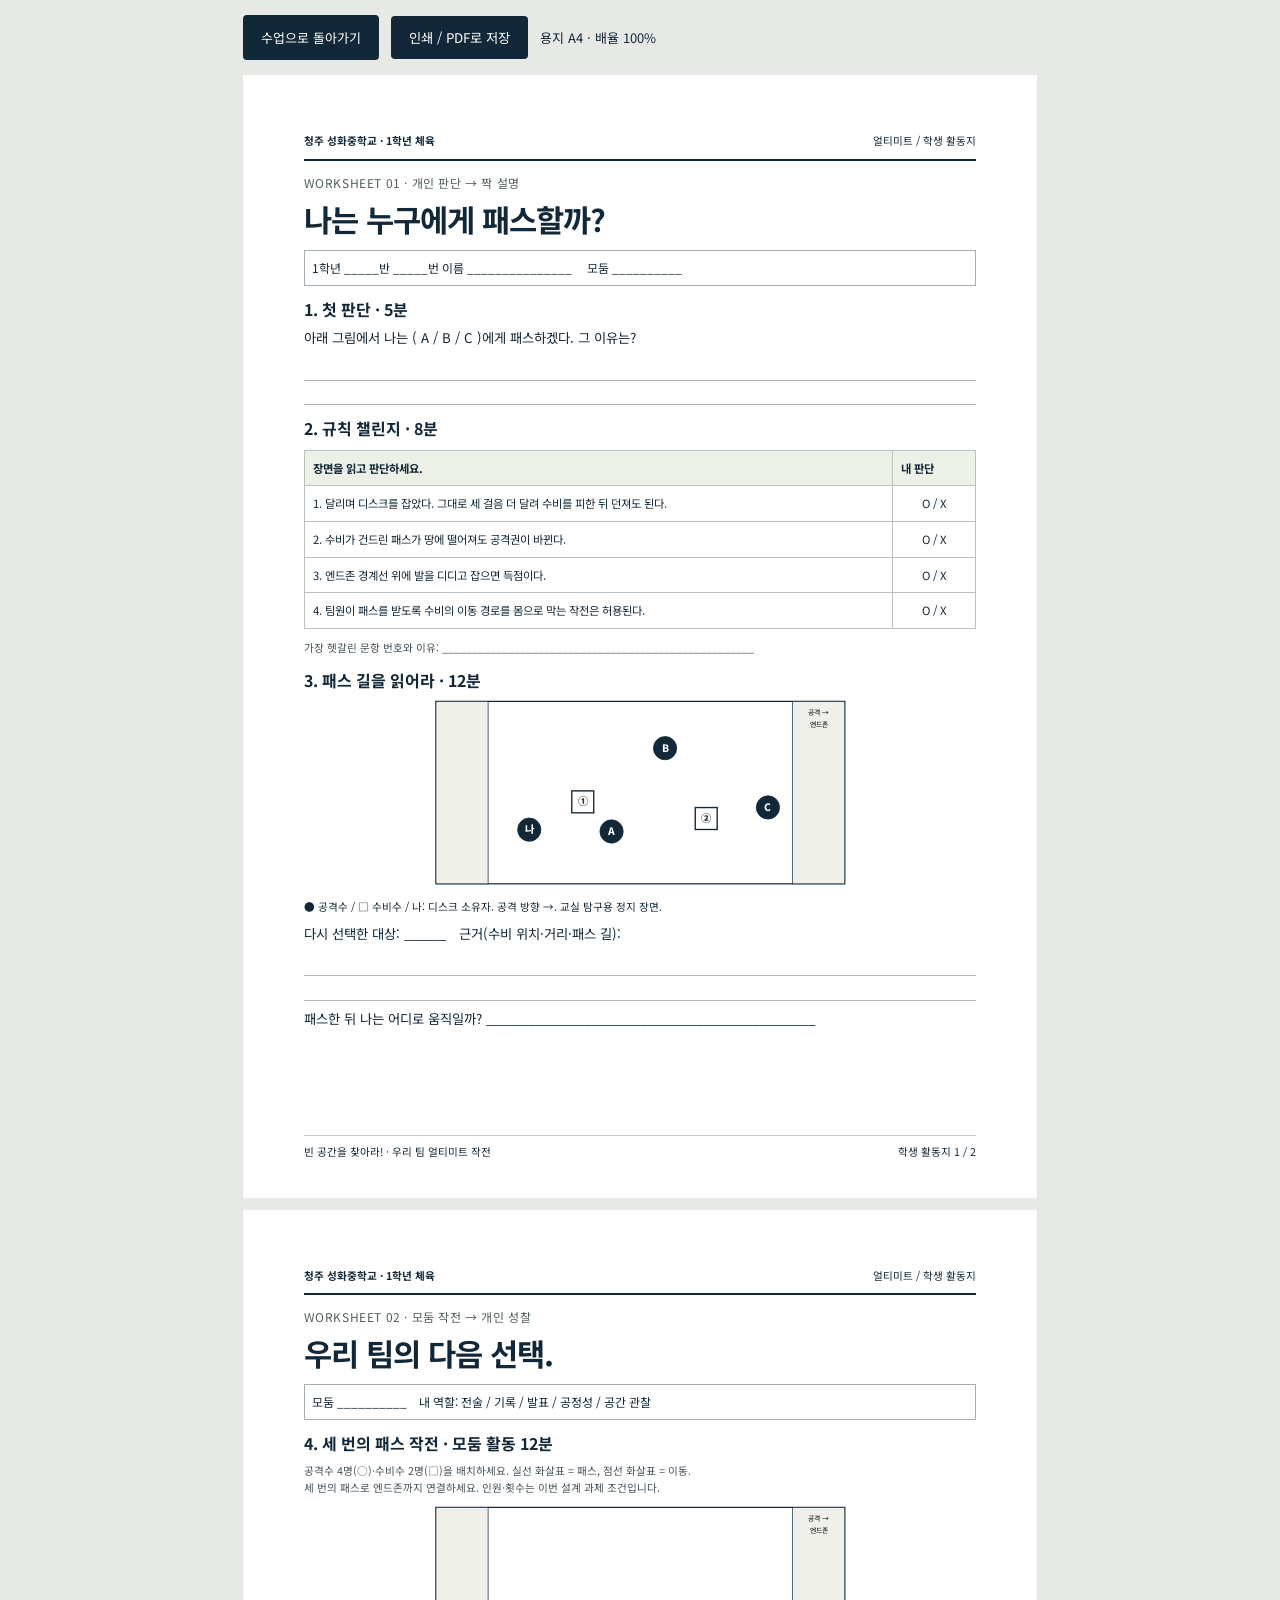
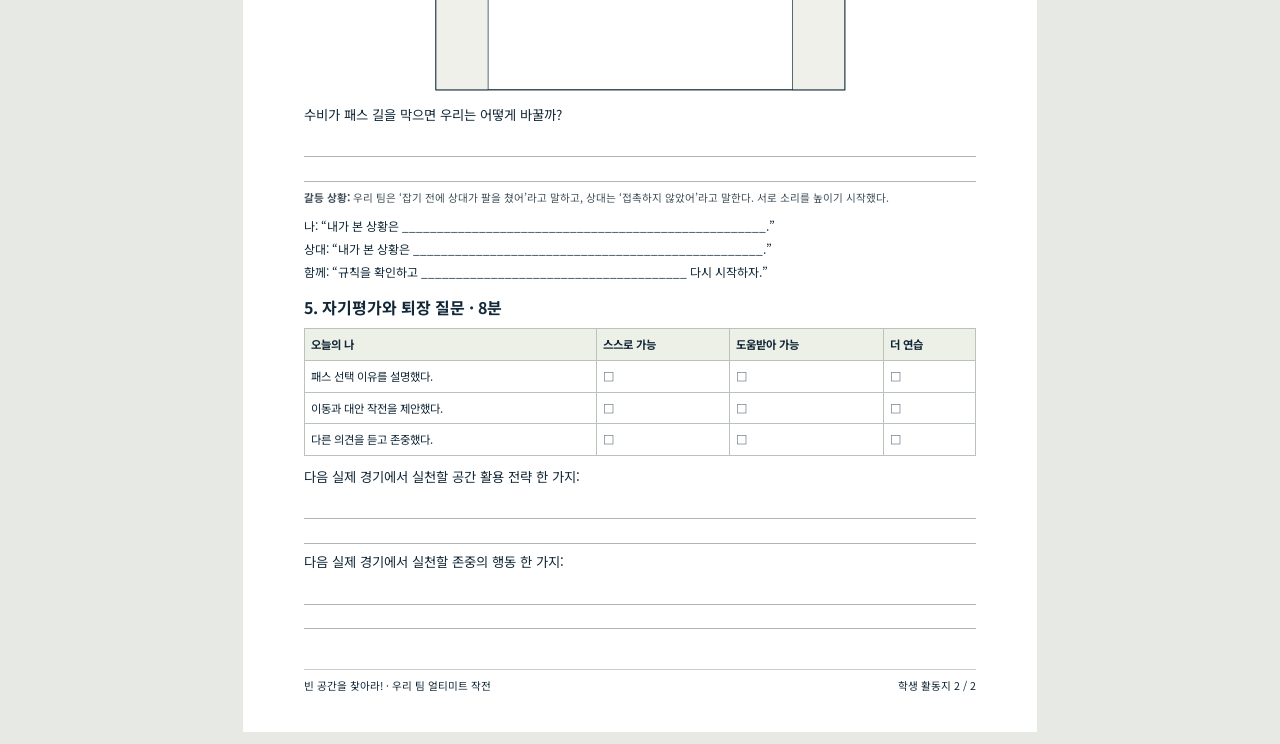
==== site/print.html @ 150fa774 "feat: 성화중 얼티미트 수업 웹페이지와 PDF 세트 구현" ====
<!doctype html><html lang="ko"><head><meta charset="utf-8"><meta name="viewport" content="width=device-width,initial-scale=1"><title>성화중학교 얼티미트 인쇄 자료</title><link rel="icon" href="assets/favicon.svg"><link rel="stylesheet" href="print.css"><script src="print.js" defer></script></head><body><div class="print-toolbar"><a href="index.html#downloads">수업으로 돌아가기</a><button id="print-button">인쇄 / PDF로 저장</button><span>용지 A4 · 배율 100%</span></div><main id="pages"></main><template id="learning"><section class="sheet" data-kind="학습자료"><div class="print-header"><span>청주 성화중학교 · 1학년 체육</span><span>얼티미트 / 학습자료</span></div><div class="sheet-content"><p class="kicker">LESSON 01 · 교실 전략 수업 · 45분</p><h1>빈 공간을 찾아라!<br>우리 팀 얼티미트 작전</h1><div class="soft"><strong>오늘의 학습 목표</strong><ol><li>경기 상황에서 안전한 패스 대상을 고르고 이유를 설명한다.</li><li>빈 공간으로 이동하는 우리 팀의 공격 전략을 설계한다.</li><li>서로 다른 판정을 존중하며 해결하는 대화를 제안한다.</li></ol></div><h2>01. 좋은 작전은 규칙에서 시작된다</h2><div class="rule-grid"><div class="rule"><h3>1. 받으면, 멈추고</h3><p>달리며 잡았다면 가능한 한 빨리 멈춥니다. 멈춘 뒤에는 한 발을 축으로 두고 피벗하며 패스합니다.</p></div><div class="rule"><h3>2. 끝 구역에서 받으면 득점</h3><p>공격하는 엔드존 안에서 우리 팀의 패스를 잡으면 득점합니다. 엔드존 경계선 위에서 잡는 것은 득점이 아닙니다.</p></div><div class="rule"><h3>3. 실패하면 공격권 교대</h3><p>패스가 땅에 떨어지거나, 수비가 가로채거나, 경기장 밖에서 잡으면 공격권이 바뀝니다. 마지막 접촉 팀과 무관합니다.</p></div><div class="rule"><h3>4. 몸 대신, 공간으로</h3><p>신체 접촉을 피합니다. 상대가 든 디스크를 빼앗거나 상대의 이동 경로를 몸으로 막는 스크린을 하지 않습니다.</p></div><div class="rule"><h3>5. 10초는 수비의 카운트</h3><p>마커가 1초 간격으로 소리 내어 셉니다. ‘텐’의 첫소리가 나기 전에 던져야 합니다. 화면의 자동 타이머 규칙이 아닙니다.</p></div><div class="rule"><h3>6. 판정도 함께 책임지기</h3><p>선수들이 규칙을 지키고 판정합니다. 의견이 다르면 상황과 근거를 차분히 설명하고 규칙에 따라 재개합니다.</p></div></div><h2>02. 경기 전에 기억할 세 가지</h2><p><strong>패스 길</strong>이 열려 있는가? <strong>수비</strong>가 어디에 있는가? 내가 연결할 수 있는 <strong>거리</strong>인가?</p><p class="small">교실에서는 규칙과 전략을 탐구합니다. 패스·캐치 기능과 실제 안전한 경기 수행은 후속 실기 수업에서 확인합니다.</p></div><div class="page-footer"><span>빈 공간을 찾아라! · 우리 팀 얼티미트 작전</span><span>학습자료 1 / 2</span></div></section><section class="sheet" data-kind="학습자료"><div class="print-header"><span>청주 성화중학교 · 1학년 체육</span><span>얼티미트 / 학습자료</span></div><div class="sheet-content"><p class="kicker">READ THE SPACE</p><h1>패스 다음의 움직임까지.</h1><p>그림을 보고 A·B·C 중 패스할 대상을 선택하세요. 수비 위치와 패스 거리를 근거로 설명해 봅시다.</p><div class="court-wrap"><svg class="court" viewBox="0 0 600 270" role="img" aria-label="얼티미트 전술 코트"><rect class="line" x="2" y="2" width="596" height="266"/><rect class="zone" x="2" y="2" width="76" height="266"/><rect class="zone" x="522" y="2" width="76" height="266"/><text x="560" y="22" text-anchor="middle" font-size="10">공격 →</text><text x="560" y="39" text-anchor="middle" font-size="10">엔드존</text><circle class="attacker" cx="138" cy="189.0" r="17"/><text class="at" x="138" y="194.0" text-anchor="middle">나</text><circle class="attacker" cx="258" cy="191.70000000000002" r="17"/><text class="at" x="258" y="196.70000000000002" text-anchor="middle">A</text><circle class="attacker" cx="336" cy="70.2" r="17"/><text class="at" x="336" y="75.2" text-anchor="middle">B</text><circle class="attacker" cx="486" cy="156.60000000000002" r="17"/><text class="at" x="486" y="161.60000000000002" text-anchor="middle">C</text><rect class="defender" x="200" y="132.5" width="32" height="32"/><text class="dt" x="216" y="153.5" text-anchor="middle">①</text><rect class="defender" x="380" y="156.8" width="32" height="32"/><text class="dt" x="396" y="177.8" text-anchor="middle">②</text></svg></div><p class="legend">● 공격수 / □ 수비수 / 나: 디스크 소유자 / 공격 방향: 오른쪽</p><p class="small">교실 탐구용 4 대 2 정지 장면. 공식 경기 인원·경기장 비율을 나타내지 않습니다.</p><div class="columns"><div><h2>공간을 여는 세 행동</h2><ol><li>수비와 겹치지 않는 패스 길 찾기</li><li>받을 수 있는 빈 공간으로 이동하기</li><li>패스 후 다시 연결할 위치로 이동하기</li></ol></div><div><h2>서로를 존중하는 대화</h2><ol><li>내가 본 장면과 근거 설명하기</li><li>상대가 본 장면 끝까지 듣기</li><li>규칙을 확인하고 재개 방법 정하기</li></ol></div></div><h2>모둠 도전: 세 번의 패스로 연결하기</h2><p>공격수 4명과 수비수 2명을 배치하고 세 번의 패스로 엔드존에 연결하는 계획을 그립니다. 실선은 패스, 점선은 선수 이동으로 표시하고, 수비가 길을 막을 때의 대안도 준비하세요.</p><p class="small">위 인원과 패스 횟수는 전술 설계 과제의 조건이며 공식 경기 규칙이 아닙니다.</p><div class="source"><strong>근거 자료</strong><p>교육부 고시 제2022-33호 별책 11, 체육과 교육과정. [9체02-12], [9체02-26] 중심, [9체02-11] 복습 연결. 원문은 중등 성취기준 MCP로 확인(원문 PDF 35~36쪽).</p><p>WFDF 2025–2028 Basic Rules (한국어 요약)<br><a href="https://rules.wfdf.sport/wp-content/uploads/2025/03/WFDF-Rules-of-Ultimate-2025-2028-Basic-Version.pdf">https://rules.wfdf.sport/wp-content/uploads/2025/03/WFDF-Rules-of-Ultimate-2025-2028-Basic-Version.pdf</a></p></div></div><div class="page-footer"><span>빈 공간을 찾아라! · 우리 팀 얼티미트 작전</span><span>학습자료 2 / 2</span></div></section></template><template id="worksheet"><section class="sheet" data-kind="학생 활동지"><div class="print-header"><span>청주 성화중학교 · 1학년 체육</span><span>얼티미트 / 학생 활동지</span></div><div class="sheet-content"><p class="kicker">WORKSHEET 01 · 개인 판단 → 짝 설명</p><h1>나는 누구에게 패스할까?</h1><div class="identity">1학년 _____반 _____번 이름 _______________　 모둠 __________</div><h2>1. 첫 판단 · 5분</h2><p>아래 그림에서 나는 ( A / B / C )에게 패스하겠다. 그 이유는?</p><div class="answer-lines short"><span></span><span></span></div><h2>2. 규칙 챌린지 · 8분</h2><table class="quiz-table"><thead><tr><th>장면을 읽고 판단하세요.</th><th>내 판단</th></tr></thead><tbody><tr><td>1. 달리며 디스크를 잡았다. 그대로 세 걸음 더 달려 수비를 피한 뒤 던져도 된다.</td><td>O / X</td></tr><tr><td>2. 수비가 건드린 패스가 땅에 떨어져도 공격권이 바뀐다.</td><td>O / X</td></tr><tr><td>3. 엔드존 경계선 위에 발을 디디고 잡으면 득점이다.</td><td>O / X</td></tr><tr><td>4. 팀원이 패스를 받도록 수비의 이동 경로를 몸으로 막는 작전은 허용된다.</td><td>O / X</td></tr></tbody></table><p class="small">가장 헷갈린 문항 번호와 이유: ____________________________________________________</p><h2>3. 패스 길을 읽어라 · 12분</h2><div class="court-wrap"><svg class="court" viewBox="0 0 600 270" role="img" aria-label="얼티미트 전술 코트"><rect class="line" x="2" y="2" width="596" height="266"/><rect class="zone" x="2" y="2" width="76" height="266"/><rect class="zone" x="522" y="2" width="76" height="266"/><text x="560" y="22" text-anchor="middle" font-size="10">공격 →</text><text x="560" y="39" text-anchor="middle" font-size="10">엔드존</text><circle class="attacker" cx="138" cy="189.0" r="17"/><text class="at" x="138" y="194.0" text-anchor="middle">나</text><circle class="attacker" cx="258" cy="191.70000000000002" r="17"/><text class="at" x="258" y="196.70000000000002" text-anchor="middle">A</text><circle class="attacker" cx="336" cy="70.2" r="17"/><text class="at" x="336" y="75.2" text-anchor="middle">B</text><circle class="attacker" cx="486" cy="156.60000000000002" r="17"/><text class="at" x="486" y="161.60000000000002" text-anchor="middle">C</text><rect class="defender" x="200" y="132.5" width="32" height="32"/><text class="dt" x="216" y="153.5" text-anchor="middle">①</text><rect class="defender" x="380" y="156.8" width="32" height="32"/><text class="dt" x="396" y="177.8" text-anchor="middle">②</text></svg></div><p class="legend">● 공격수 / □ 수비수 / 나: 디스크 소유자. 공격 방향 →. 교실 탐구용 정지 장면.</p><p>다시 선택한 대상: ______　근거(수비 위치·거리·패스 길):</p><div class="answer-lines short"><span></span><span></span></div><p>패스한 뒤 나는 어디로 움직일까? _______________________________________________</p></div><div class="page-footer"><span>빈 공간을 찾아라! · 우리 팀 얼티미트 작전</span><span>학생 활동지 1 / 2</span></div></section><section class="sheet" data-kind="학생 활동지"><div class="print-header"><span>청주 성화중학교 · 1학년 체육</span><span>얼티미트 / 학생 활동지</span></div><div class="sheet-content"><p class="kicker">WORKSHEET 02 · 모둠 작전 → 개인 성찰</p><h1>우리 팀의 다음 선택.</h1><div class="identity">모둠 __________　내 역할: 전술 / 기록 / 발표 / 공정성 / 공간 관찰</div><h2>4. 세 번의 패스 작전 · 모둠 활동 12분</h2><p class="small">공격수 4명(○)·수비수 2명(□)을 배치하세요. 실선 화살표 = 패스, 점선 화살표 = 이동.<br>세 번의 패스로 엔드존까지 연결하세요. 인원·횟수는 이번 설계 과제 조건입니다.</p><div class="court-wrap"><svg class="court" viewBox="0 0 600 270" role="img" aria-label="얼티미트 전술 코트"><rect class="line" x="2" y="2" width="596" height="266"/><rect class="zone" x="2" y="2" width="76" height="266"/><rect class="zone" x="522" y="2" width="76" height="266"/><text x="560" y="22" text-anchor="middle" font-size="10">공격 →</text><text x="560" y="39" text-anchor="middle" font-size="10">엔드존</text></svg></div><p>수비가 패스 길을 막으면 우리는 어떻게 바꿀까?</p><div class="answer-lines short"><span></span><span></span></div><p class="small"><strong>갈등 상황:</strong> 우리 팀은 ‘잡기 전에 상대가 팔을 쳤어’라고 말하고, 상대는 ‘접촉하지 않았어’라고 말한다. 서로 소리를 높이기 시작했다.</p><p class="dialogue">나: “내가 본 상황은 ____________________________________________________.”<br>상대: “내가 본 상황은 __________________________________________________.”<br>함께: “규칙을 확인하고 ______________________________________ 다시 시작하자.”</p><h2>5. 자기평가와 퇴장 질문 · 8분</h2><table class="rubric"><tr><th>오늘의 나</th><th>스스로 가능</th><th>도움받아 가능</th><th>더 연습</th></tr><tr><td>패스 선택 이유를 설명했다.</td><td>□</td><td>□</td><td>□</td></tr><tr><td>이동과 대안 작전을 제안했다.</td><td>□</td><td>□</td><td>□</td></tr><tr><td>다른 의견을 듣고 존중했다.</td><td>□</td><td>□</td><td>□</td></tr></table><p>다음 실제 경기에서 실천할 공간 활용 전략 한 가지:</p><div class="answer-lines short"><span></span><span></span></div><p>다음 실제 경기에서 실천할 존중의 행동 한 가지:</p><div class="answer-lines short"><span></span><span></span></div></div><div class="page-footer"><span>빈 공간을 찾아라! · 우리 팀 얼티미트 작전</span><span>학생 활동지 2 / 2</span></div></section></template><template id="teacher"><section class="sheet" data-kind="교사용 해설"><div class="print-header"><span>청주 성화중학교 · 1학년 체육</span><span>얼티미트 / 교사용 해설</span></div><div class="sheet-content"><p class="kicker">TEACHER GUIDE · 학생에게 배부하지 않는 해설</p><h1>45분, 경기 판단을 배우다.</h1><p>대상: 청주 성화중학교 1학년 / 기본 패스·캐치 학습 후 교실 수업<br>준비: 교사 화면, 학생당 활동지 2쪽, 필기도구 / 4~5명 모둠</p><table class="flow"><tr><th>단계</th><th>시간</th><th>진행과 발문</th></tr><tr><td>경기를 읽다</td><td>5분</td><td>그림을 보고 개인 생각을 먼저 적게 합니다. 정답을 공개하지 않고 두 가지 의견을 받습니다.</td></tr><tr><td>규칙을 확인하다</td><td>8분</td><td>핵심 규칙을 3분간 확인하고, 4문항에 3분, 해설에 2분을 사용합니다.</td></tr><tr><td>빈 공간을 찾다</td><td>12분</td><td>개인 판단 3분 → 짝 설명 4분 → 패스 선택과 해설 비교 5분. 선택 이유를 먼저 묻습니다.</td></tr><tr><td>우리 팀을 설계하다</td><td>12분</td><td>4~5명 모둠으로 작전 설계 7분, 역할 대화 3분, 작전 수정 2분. 기록·발표·전술·공정성 역할을 나눕니다.</td></tr><tr><td>다음 경기를 준비하다</td><td>8분</td><td>두 모둠 발표 4분 → 자기평가 2분 → 퇴장 질문 2분. 승패보다 근거와 개선을 피드백합니다.</td></tr></table><h2>성취기준 연결</h2><p class="small"><strong>[9체02-12]</strong> 영역형 스포츠의 경기 방법을 이해하고 경기 전략을 활용하며 안전하게 경기한다.<br>→ 경기 방법과 전략을 탐구합니다. 실제 안전한 경기 수행은 후속 실기 수업에서 확인합니다.</p><p class="small"><strong>[9체02-26]</strong> 스포츠의 연습과 경기 과정에서 구성원 간에 서로 신뢰하며 팀 목표를 달성하기 위해 노력 하고 경기 예절을 갖추며 정정당당하게 참여한다.<br>→ 모둠의 의견을 듣고 존중하며 판정 대화를 연습합니다.</p><p class="small"><strong>[9체02-11]</strong> 영역형 스포츠의 수행 원리를 적용하여 경기 기능을 수행하고 향상한다.<br>→ 기본 패스·캐치 복습에 연결합니다. 이 교실 수업에서 경기 기능 수행을 평가하지 않습니다.</p><h2>규칙 챌린지 정답과 지도 초점</h2><p class="small"><strong>1. X</strong> 잡은 뒤에는 가능한 한 빨리 멈춰야 합니다. 의도적으로 더 달려 유리한 위치를 얻을 수 없습니다. 멈춘 뒤 피벗을 활용하세요.</p><p class="small"><strong>2. O</strong> 공격팀이 패스를 잡지 못하면 턴오버입니다. 수비가 마지막으로 건드렸다고 공격팀이 계속 소유하는 것은 아닙니다.</p><p class="small"><strong>3. X</strong> 경계선은 엔드존 안이 아닙니다. 다만 경기장 안에서 잡았다면 곧바로 턴오버가 되는 것은 아니며, 득점 없이 공격을 이어갈 수 있습니다.</p><p class="small"><strong>4. X</strong> 상대의 이동 경로를 막는 픽·스크린은 허용되지 않습니다. 몸으로 막는 대신 빈 공간으로 이동해 패스 길을 만드세요.</p><p class="small">성취기준 출처: 교육부 고시 제2022-33호 별책 11, PDF 35~36쪽. 중학교 1~3학년군 성취기준을 1학년 수업으로 재구성했습니다.</p></div><div class="page-footer"><span>빈 공간을 찾아라! · 우리 팀 얼티미트 작전</span><span>교사용 해설 1 / 2</span></div></section><section class="sheet" data-kind="교사용 해설"><div class="print-header"><span>청주 성화중학교 · 1학년 체육</span><span>얼티미트 / 교사용 해설</span></div><div class="sheet-content"><p class="kicker">FEEDBACK & ASSESSMENT</p><h1>선택보다, 선택의 근거.</h1><h2>전술판 예시 해설</h2><p class="small"><strong>가까운 A</strong> — 가능한 선택입니다. A까지 거리가 짧지만 수비 ①이 패스 길 가까이에 있습니다. 피벗으로 각도를 바꾸고 A가 옆으로 이동하면 더 안전해질 수 있습니다.</p><p class="small"><strong>빈 공간의 B</strong> — 이 정지 장면에서는 B가 유리합니다. 수비와 떨어져 있고 패스 길이 열려 있습니다. B가 디스크 쪽 빈 공간으로 움직이며 받으면 연결하기 좋습니다. 실제 경기에서는 수비의 이동과 패스 능력도 살펴야 합니다.</p><p class="small"><strong>앞쪽의 C</strong> — 득점 구역과 가깝지만 긴 패스이고 수비 ②가 길목에 있습니다. 바로 멀리 던지기보다 A나 B를 거쳐 수비 위치를 바꾸는 연결을 생각해 보세요.</p><p class="small">B만 정답으로 채점하지 않습니다. A를 고르더라도 수비 위치, 패스 각도, 거리, 동료 이동을 근거로 설명하면 타당한 판단으로 인정합니다.</p><h2>모둠 작전 예시</h2><p class="small">나 → 왼쪽 위 빈 공간으로 이동한 B → 가운데로 이동한 A → 오른쪽 엔드존으로 이동한 C. 패스 후 ‘나’는 뒤쪽 지원 공간으로 이동합니다. 수비가 B를 막으면 A로 짧게 연결하는 대안을 생각합니다. 예상 이동이므로 수비 반응에 따라 수정해야 합니다.</p><h2>판정 대화 예시</h2><div class="soft small">“잡기 전에 내 팔에 접촉이 있었다고 봤어.”<br>“나는 접촉하지 않았다고 느꼈어. 네 설명을 들어 볼게.”<br>“서로 다르게 봤구나. 규칙을 확인하자. 이 장면에서는 이전 던진 선수에게 디스크를 돌려주고 체크 후 재개하자.”</div><p class="small">이는 동의하지 않는 파울 판정의 일반적인 재개 예시입니다. 모든 파울에 일괄 적용하지 않고 상황별 규칙을 확인합니다. 학생 역할 대화에서는 관점 설명·경청·규칙 근거를 관찰합니다.</p><h2>형성평가 관찰 기준</h2><table class="rubric"><tr><th>관찰 요소</th><th>도달 모습</th><th>도움이 필요할 때의 발문</th></tr><tr><td>전략 판단</td><td>수비 위치·패스 길·거리 중 2가지 이상으로 설명</td><td>“패스 길에 누가 있나요?”</td></tr><tr><td>작전 설계</td><td>패스·이동을 구분하고 수비 반응에 대한 대안 제시</td><td>“그 길이 막히면 어디가 열릴까요?”</td></tr><tr><td>협력·존중</td><td>상대 의견을 듣고 상황과 규칙을 근거로 대화</td><td>“상대가 본 장면을 다시 말해 볼까요?”</td></tr></table><p class="small">이번 수업은 형성평가입니다. 승패·투척 거리·캐치 성공률을 평가하지 않습니다. 다음 실기 수업에서 전략 적용과 안전한 경기 수행을 추가로 관찰하세요.</p><div class="source"><strong>규칙 근거:</strong> WFDF 2025–2028 Basic Rules.<br><a href="https://rules.wfdf.sport/wp-content/uploads/2025/03/WFDF-Rules-of-Ultimate-2025-2028-Basic-Version.pdf">https://rules.wfdf.sport/wp-content/uploads/2025/03/WFDF-Rules-of-Ultimate-2025-2028-Basic-Version.pdf</a></div></div><div class="page-footer"><span>빈 공간을 찾아라! · 우리 팀 얼티미트 작전</span><span>교사용 해설 2 / 2</span></div></section></template></body></html>
---- site/print.css ----
@font-face{font-family:School;src:url('assets/NotoSansKR.ttf') format('truetype');font-weight:100 900}
@page{size:A4;margin:0}*{box-sizing:border-box}body{font-family:School,'Malgun Gothic',sans-serif;color:#122838;margin:0;background:#e7e9e5;font-size:10pt;line-height:1.65}.sheet{width:210mm;min-height:297mm;height:297mm;margin:12px auto;padding:15mm 16mm 14mm;background:white;position:relative;break-after:page;overflow:hidden}.sheet:last-child{break-after:auto}.print-header{display:flex;justify-content:space-between;align-items:center;border-bottom:2px solid #122838;padding-bottom:9px;font-size:8pt;font-weight:700}.print-header span:last-child{font-weight:400}.kicker{font-size:9pt;letter-spacing:.05em;margin:19px 0 7px;color:#52605e}h1{font-size:26pt;line-height:1.25;letter-spacing:-1px;margin:0 0 12px}h2{font-size:14pt;margin:19px 0 8px;line-height:1.4}h3{font-size:11pt;margin:10px 0 6px}p{margin:7px 0}ul,ol{padding-left:20px;margin:8px 0}.soft{background:#f0f2eb;padding:12px 15px}.small{font-size:8pt;color:#43515a;line-height:1.65}.identity{border:1px solid #a4afa9;padding:9px;margin:14px 0;font-size:9pt}.rule-grid{display:grid;grid-template-columns:1fr 1fr;gap:10px;margin-top:12px}.rule{border:1px solid #c7cdc8;padding:11px 13px}.rule p{font-size:9pt}.rule h3{margin:0 0 5px}.page-footer{position:absolute;bottom:10mm;left:16mm;right:16mm;border-top:1px solid #c7cdc8;padding-top:7px;font-size:8pt;display:flex;justify-content:space-between}.court-wrap{margin:14px 0 8px}.court{width:100%;height:64mm}.court text{font-family:School,sans-serif}.court .line{stroke:#122838;fill:none;stroke-width:1.8}.court .zone{fill:#eef0e9;stroke:#122838;stroke-width:1}.court .attacker{fill:#122838;stroke:#122838;stroke-width:1}.court .defender{fill:white;stroke:#122838;stroke-width:2}.court .at{fill:white;font-size:15px;font-weight:800}.court .dt{fill:#122838;font-size:15px;font-weight:800}.legend{font-size:8pt}.answer-lines{height:22mm;background:repeating-linear-gradient(to bottom,transparent 0,transparent 7mm,#aeb7b0 7mm,#aeb7b0 7.2mm);margin:5px 0 10px}.answer-lines.short{height:15mm}.answer-lines.tall{height:29mm}.question{margin:13px 0}.question p{font-size:9pt}.quiz-table,.rubric,.flow{border-collapse:collapse;width:100%;font-size:8.5pt;margin:10px 0}.quiz-table th,.quiz-table td,.rubric th,.rubric td,.flow th,.flow td{border:1px solid #b9c3bb;padding:8px;text-align:left;vertical-align:top}.quiz-table th,.rubric th,.flow th{background:#edf0e6}.quiz-table td:last-child{width:22mm;text-align:center;white-space:nowrap}.columns{display:grid;grid-template-columns:1fr 1fr;gap:16px}.check{border:1px solid #a4afa9;padding:9px;margin:6px 0;font-size:8.5pt}.dialogue{font-size:9pt;line-height:2.25;margin:10px 0}.source{font-size:7.5pt;overflow-wrap:anywhere}.source a{color:#122838}.print-toolbar{max-width:210mm;margin:15px auto;display:flex;align-items:center;gap:12px;font-size:13px}.print-toolbar button,.print-toolbar a{font-family:inherit;background:#122838;color:white;border:0;padding:12px 18px;cursor:pointer;text-decoration:none;border-radius:4px}.print-toolbar span{color:#122838}#print-error{padding:20px;text-align:center}.sheet .spaced{margin-top:16px}
.sheet[data-kind="학생 활동지"] h1{font-size:23pt}.sheet[data-kind="학생 활동지"] h2{margin:12px 0 6px;font-size:12pt}.sheet[data-kind="학생 활동지"] .kicker{margin-top:12px}.sheet[data-kind="학생 활동지"] .identity{margin:10px 0;padding:7px}.sheet[data-kind="학생 활동지"] .court{height:49mm}.sheet[data-kind="학생 활동지"] .court-wrap{margin:9px 0 5px}.sheet[data-kind="학생 활동지"] .answer-lines.short{height:13mm;margin-bottom:6px}.sheet[data-kind="학생 활동지"] .dialogue{line-height:1.95;margin:7px 0}.sheet[data-kind="학생 활동지"] .rubric td,.sheet[data-kind="학생 활동지"] .rubric th{padding:6px}.sheet[data-kind="교사용 해설"] h2{margin-top:14px}.sheet[data-kind="교사용 해설"] .flow td,.sheet[data-kind="교사용 해설"] .flow th{padding:6px}.sheet[data-kind="교사용 해설"] p{margin:6px 0}
.answer-lines{background:none;display:flex;flex-direction:column}.answer-lines span{display:block;flex:1;border-bottom:.5pt solid #aeb7b0}
@media print{body{background:white}.sheet{margin:0;box-shadow:none}.print-toolbar{display:none}*{-webkit-print-color-adjust:exact;print-color-adjust:exact}}
@media screen and (max-width:800px){body{overflow-x:auto}.print-toolbar{padding:0 12px;min-width:320px}.sheet{margin-left:0}}
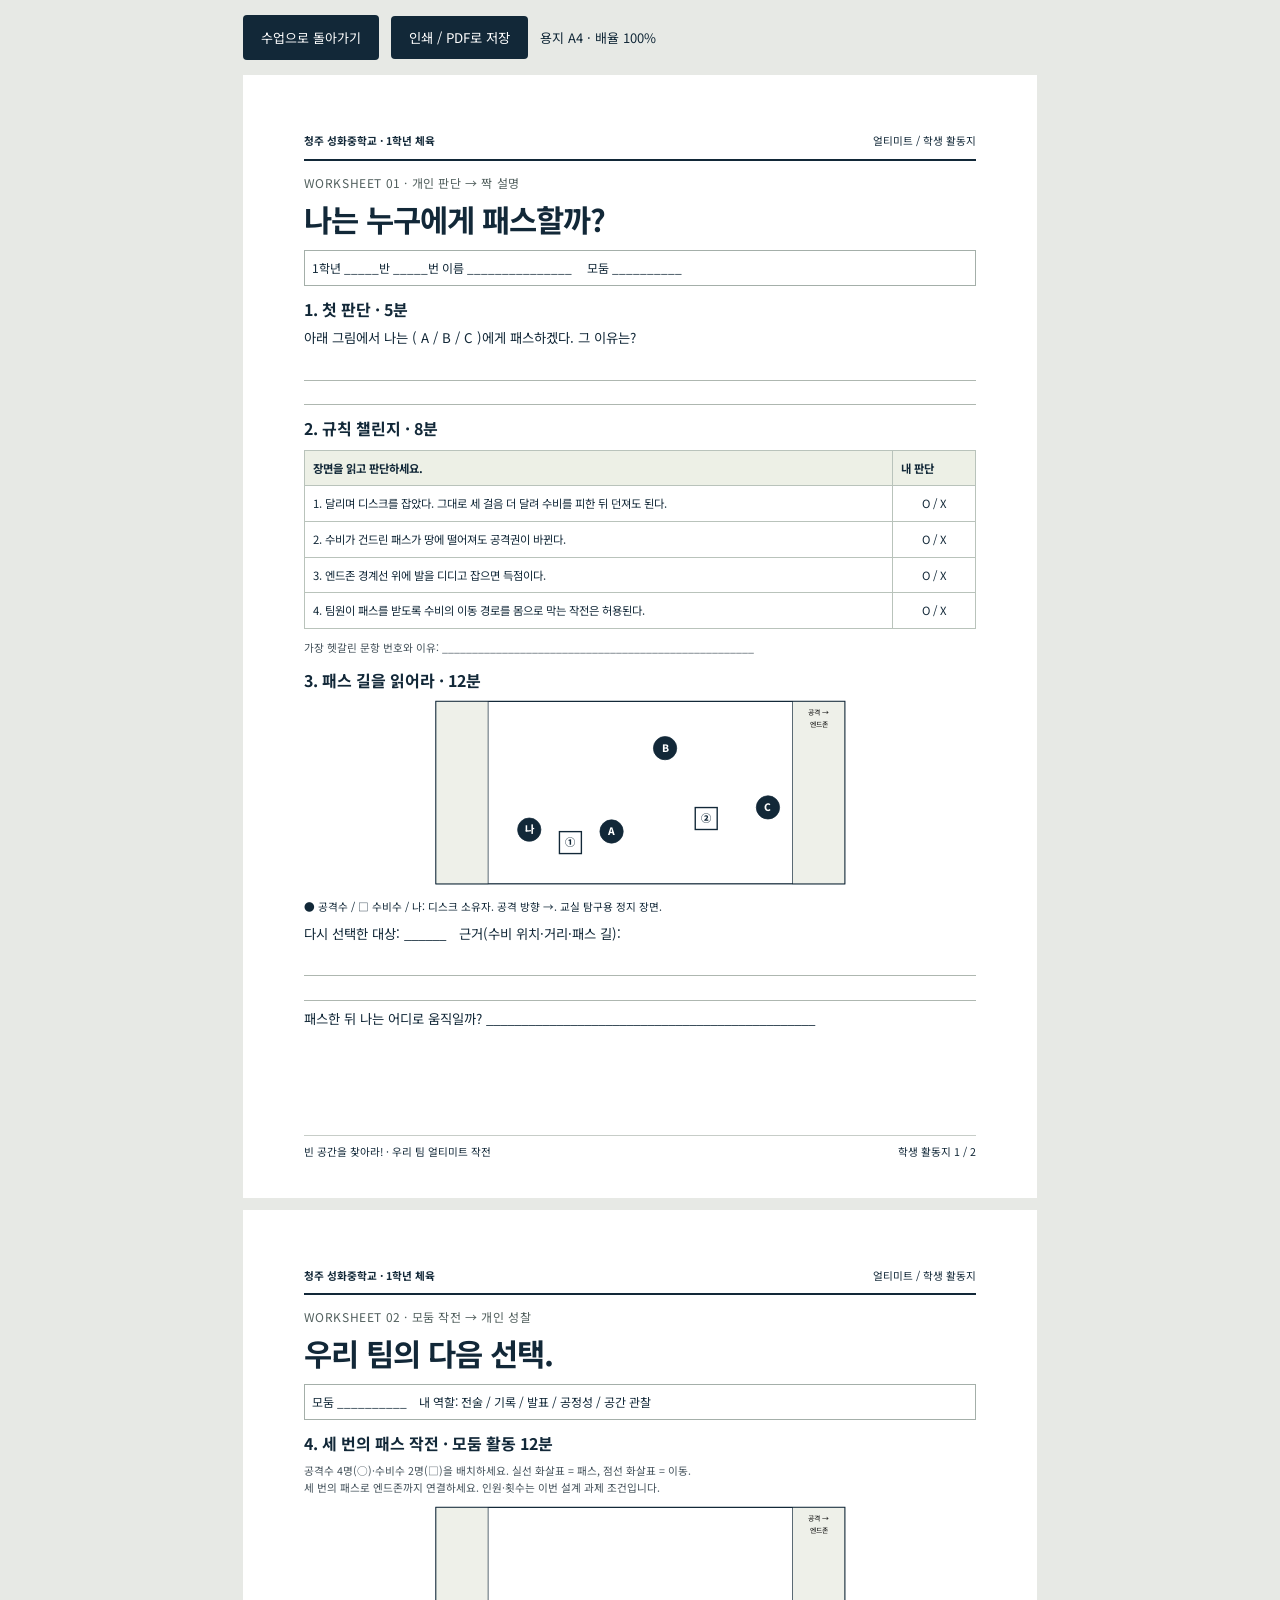
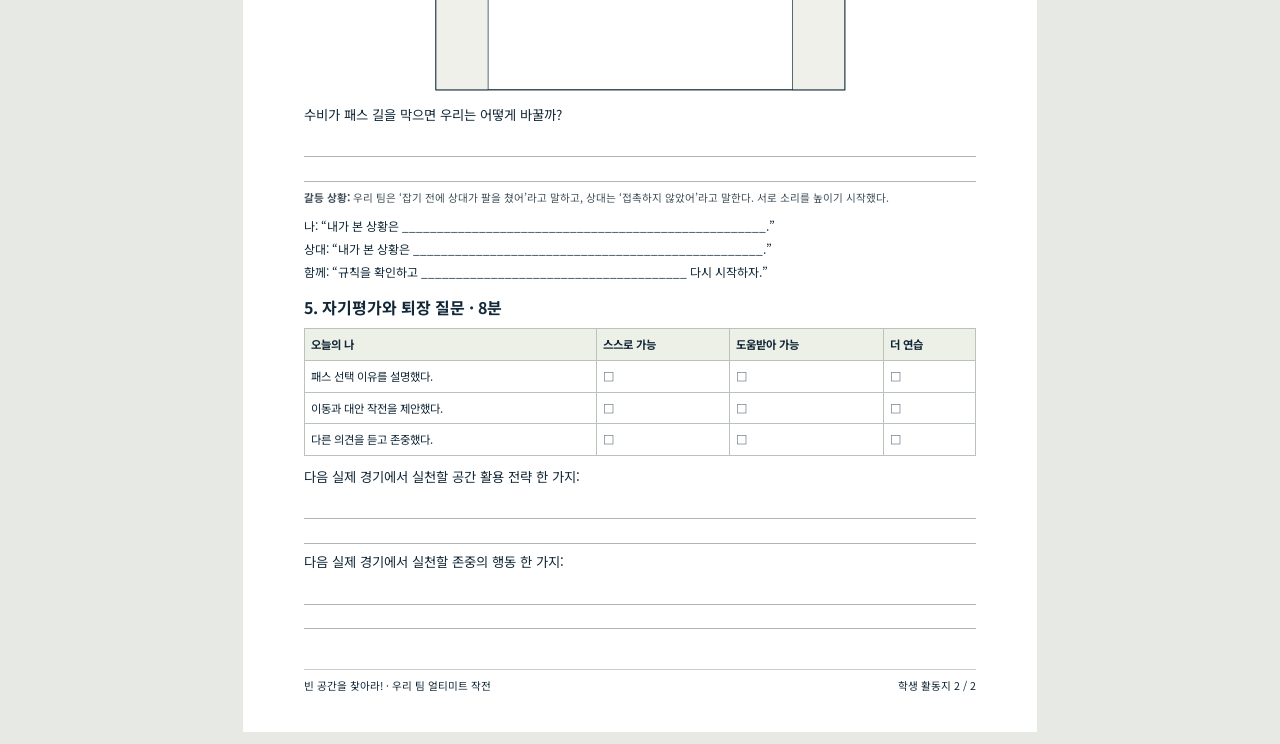
==== commit 30951a8e: "fix: 전술판 패스 경로와 수비 배치 일치" ====
--- a/site/print.html
+++ b/site/print.html
@@ -1 +1 @@
-<!doctype html><html lang="ko"><head><meta charset="utf-8"><meta name="viewport" content="width=device-width,initial-scale=1"><title>성화중학교 얼티미트 인쇄 자료</title><link rel="icon" href="assets/favicon.svg"><link rel="stylesheet" href="print.css"><script src="print.js" defer></script></head><body><div class="print-toolbar"><a href="index.html#downloads">수업으로 돌아가기</a><button id="print-button">인쇄 / PDF로 저장</button><span>용지 A4 · 배율 100%</span></div><main id="pages"></main><template id="learning"><section class="sheet" data-kind="학습자료"><div class="print-header"><span>청주 성화중학교 · 1학년 체육</span><span>얼티미트 / 학습자료</span></div><div class="sheet-content"><p class="kicker">LESSON 01 · 교실 전략 수업 · 45분</p><h1>빈 공간을 찾아라!<br>우리 팀 얼티미트 작전</h1><div class="soft"><strong>오늘의 학습 목표</strong><ol><li>경기 상황에서 안전한 패스 대상을 고르고 이유를 설명한다.</li><li>빈 공간으로 이동하는 우리 팀의 공격 전략을 설계한다.</li><li>서로 다른 판정을 존중하며 해결하는 대화를 제안한다.</li></ol></div><h2>01. 좋은 작전은 규칙에서 시작된다</h2><div class="rule-grid"><div class="rule"><h3>1. 받으면, 멈추고</h3><p>달리며 잡았다면 가능한 한 빨리 멈춥니다. 멈춘 뒤에는 한 발을 축으로 두고 피벗하며 패스합니다.</p></div><div class="rule"><h3>2. 끝 구역에서 받으면 득점</h3><p>공격하는 엔드존 안에서 우리 팀의 패스를 잡으면 득점합니다. 엔드존 경계선 위에서 잡는 것은 득점이 아닙니다.</p></div><div class="rule"><h3>3. 실패하면 공격권 교대</h3><p>패스가 땅에 떨어지거나, 수비가 가로채거나, 경기장 밖에서 잡으면 공격권이 바뀝니다. 마지막 접촉 팀과 무관합니다.</p></div><div class="rule"><h3>4. 몸 대신, 공간으로</h3><p>신체 접촉을 피합니다. 상대가 든 디스크를 빼앗거나 상대의 이동 경로를 몸으로 막는 스크린을 하지 않습니다.</p></div><div class="rule"><h3>5. 10초는 수비의 카운트</h3><p>마커가 1초 간격으로 소리 내어 셉니다. ‘텐’의 첫소리가 나기 전에 던져야 합니다. 화면의 자동 타이머 규칙이 아닙니다.</p></div><div class="rule"><h3>6. 판정도 함께 책임지기</h3><p>선수들이 규칙을 지키고 판정합니다. 의견이 다르면 상황과 근거를 차분히 설명하고 규칙에 따라 재개합니다.</p></div></div><h2>02. 경기 전에 기억할 세 가지</h2><p><strong>패스 길</strong>이 열려 있는가? <strong>수비</strong>가 어디에 있는가? 내가 연결할 수 있는 <strong>거리</strong>인가?</p><p class="small">교실에서는 규칙과 전략을 탐구합니다. 패스·캐치 기능과 실제 안전한 경기 수행은 후속 실기 수업에서 확인합니다.</p></div><div class="page-footer"><span>빈 공간을 찾아라! · 우리 팀 얼티미트 작전</span><span>학습자료 1 / 2</span></div></section><section class="sheet" data-kind="학습자료"><div class="print-header"><span>청주 성화중학교 · 1학년 체육</span><span>얼티미트 / 학습자료</span></div><div class="sheet-content"><p class="kicker">READ THE SPACE</p><h1>패스 다음의 움직임까지.</h1><p>그림을 보고 A·B·C 중 패스할 대상을 선택하세요. 수비 위치와 패스 거리를 근거로 설명해 봅시다.</p><div class="court-wrap"><svg class="court" viewBox="0 0 600 270" role="img" aria-label="얼티미트 전술 코트"><rect class="line" x="2" y="2" width="596" height="266"/><rect class="zone" x="2" y="2" width="76" height="266"/><rect class="zone" x="522" y="2" width="76" height="266"/><text x="560" y="22" text-anchor="middle" font-size="10">공격 →</text><text x="560" y="39" text-anchor="middle" font-size="10">엔드존</text><circle class="attacker" cx="138" cy="189.0" r="17"/><text class="at" x="138" y="194.0" text-anchor="middle">나</text><circle class="attacker" cx="258" cy="191.70000000000002" r="17"/><text class="at" x="258" y="196.70000000000002" text-anchor="middle">A</text><circle class="attacker" cx="336" cy="70.2" r="17"/><text class="at" x="336" y="75.2" text-anchor="middle">B</text><circle class="attacker" cx="486" cy="156.60000000000002" r="17"/><text class="at" x="486" y="161.60000000000002" text-anchor="middle">C</text><rect class="defender" x="200" y="132.5" width="32" height="32"/><text class="dt" x="216" y="153.5" text-anchor="middle">①</text><rect class="defender" x="380" y="156.8" width="32" height="32"/><text class="dt" x="396" y="177.8" text-anchor="middle">②</text></svg></div><p class="legend">● 공격수 / □ 수비수 / 나: 디스크 소유자 / 공격 방향: 오른쪽</p><p class="small">교실 탐구용 4 대 2 정지 장면. 공식 경기 인원·경기장 비율을 나타내지 않습니다.</p><div class="columns"><div><h2>공간을 여는 세 행동</h2><ol><li>수비와 겹치지 않는 패스 길 찾기</li><li>받을 수 있는 빈 공간으로 이동하기</li><li>패스 후 다시 연결할 위치로 이동하기</li></ol></div><div><h2>서로를 존중하는 대화</h2><ol><li>내가 본 장면과 근거 설명하기</li><li>상대가 본 장면 끝까지 듣기</li><li>규칙을 확인하고 재개 방법 정하기</li></ol></div></div><h2>모둠 도전: 세 번의 패스로 연결하기</h2><p>공격수 4명과 수비수 2명을 배치하고 세 번의 패스로 엔드존에 연결하는 계획을 그립니다. 실선은 패스, 점선은 선수 이동으로 표시하고, 수비가 길을 막을 때의 대안도 준비하세요.</p><p class="small">위 인원과 패스 횟수는 전술 설계 과제의 조건이며 공식 경기 규칙이 아닙니다.</p><div class="source"><strong>근거 자료</strong><p>교육부 고시 제2022-33호 별책 11, 체육과 교육과정. [9체02-12], [9체02-26] 중심, [9체02-11] 복습 연결. 원문은 중등 성취기준 MCP로 확인(원문 PDF 35~36쪽).</p><p>WFDF 2025–2028 Basic Rules (한국어 요약)<br><a href="https://rules.wfdf.sport/wp-content/uploads/2025/03/WFDF-Rules-of-Ultimate-2025-2028-Basic-Version.pdf">https://rules.wfdf.sport/wp-content/uploads/2025/03/WFDF-Rules-of-Ultimate-2025-2028-Basic-Version.pdf</a></p></div></div><div class="page-footer"><span>빈 공간을 찾아라! · 우리 팀 얼티미트 작전</span><span>학습자료 2 / 2</span></div></section></template><template id="worksheet"><section class="sheet" data-kind="학생 활동지"><div class="print-header"><span>청주 성화중학교 · 1학년 체육</span><span>얼티미트 / 학생 활동지</span></div><div class="sheet-content"><p class="kicker">WORKSHEET 01 · 개인 판단 → 짝 설명</p><h1>나는 누구에게 패스할까?</h1><div class="identity">1학년 _____반 _____번 이름 _______________　 모둠 __________</div><h2>1. 첫 판단 · 5분</h2><p>아래 그림에서 나는 ( A / B / C )에게 패스하겠다. 그 이유는?</p><div class="answer-lines short"><span></span><span></span></div><h2>2. 규칙 챌린지 · 8분</h2><table class="quiz-table"><thead><tr><th>장면을 읽고 판단하세요.</th><th>내 판단</th></tr></thead><tbody><tr><td>1. 달리며 디스크를 잡았다. 그대로 세 걸음 더 달려 수비를 피한 뒤 던져도 된다.</td><td>O / X</td></tr><tr><td>2. 수비가 건드린 패스가 땅에 떨어져도 공격권이 바뀐다.</td><td>O / X</td></tr><tr><td>3. 엔드존 경계선 위에 발을 디디고 잡으면 득점이다.</td><td>O / X</td></tr><tr><td>4. 팀원이 패스를 받도록 수비의 이동 경로를 몸으로 막는 작전은 허용된다.</td><td>O / X</td></tr></tbody></table><p class="small">가장 헷갈린 문항 번호와 이유: ____________________________________________________</p><h2>3. 패스 길을 읽어라 · 12분</h2><div class="court-wrap"><svg class="court" viewBox="0 0 600 270" role="img" aria-label="얼티미트 전술 코트"><rect class="line" x="2" y="2" width="596" height="266"/><rect class="zone" x="2" y="2" width="76" height="266"/><rect class="zone" x="522" y="2" width="76" height="266"/><text x="560" y="22" text-anchor="middle" font-size="10">공격 →</text><text x="560" y="39" text-anchor="middle" font-size="10">엔드존</text><circle class="attacker" cx="138" cy="189.0" r="17"/><text class="at" x="138" y="194.0" text-anchor="middle">나</text><circle class="attacker" cx="258" cy="191.70000000000002" r="17"/><text class="at" x="258" y="196.70000000000002" text-anchor="middle">A</text><circle class="attacker" cx="336" cy="70.2" r="17"/><text class="at" x="336" y="75.2" text-anchor="middle">B</text><circle class="attacker" cx="486" cy="156.60000000000002" r="17"/><text class="at" x="486" y="161.60000000000002" text-anchor="middle">C</text><rect class="defender" x="200" y="132.5" width="32" height="32"/><text class="dt" x="216" y="153.5" text-anchor="middle">①</text><rect class="defender" x="380" y="156.8" width="32" height="32"/><text class="dt" x="396" y="177.8" text-anchor="middle">②</text></svg></div><p class="legend">● 공격수 / □ 수비수 / 나: 디스크 소유자. 공격 방향 →. 교실 탐구용 정지 장면.</p><p>다시 선택한 대상: ______　근거(수비 위치·거리·패스 길):</p><div class="answer-lines short"><span></span><span></span></div><p>패스한 뒤 나는 어디로 움직일까? _______________________________________________</p></div><div class="page-footer"><span>빈 공간을 찾아라! · 우리 팀 얼티미트 작전</span><span>학생 활동지 1 / 2</span></div></section><section class="sheet" data-kind="학생 활동지"><div class="print-header"><span>청주 성화중학교 · 1학년 체육</span><span>얼티미트 / 학생 활동지</span></div><div class="sheet-content"><p class="kicker">WORKSHEET 02 · 모둠 작전 → 개인 성찰</p><h1>우리 팀의 다음 선택.</h1><div class="identity">모둠 __________　내 역할: 전술 / 기록 / 발표 / 공정성 / 공간 관찰</div><h2>4. 세 번의 패스 작전 · 모둠 활동 12분</h2><p class="small">공격수 4명(○)·수비수 2명(□)을 배치하세요. 실선 화살표 = 패스, 점선 화살표 = 이동.<br>세 번의 패스로 엔드존까지 연결하세요. 인원·횟수는 이번 설계 과제 조건입니다.</p><div class="court-wrap"><svg class="court" viewBox="0 0 600 270" role="img" aria-label="얼티미트 전술 코트"><rect class="line" x="2" y="2" width="596" height="266"/><rect class="zone" x="2" y="2" width="76" height="266"/><rect class="zone" x="522" y="2" width="76" height="266"/><text x="560" y="22" text-anchor="middle" font-size="10">공격 →</text><text x="560" y="39" text-anchor="middle" font-size="10">엔드존</text></svg></div><p>수비가 패스 길을 막으면 우리는 어떻게 바꿀까?</p><div class="answer-lines short"><span></span><span></span></div><p class="small"><strong>갈등 상황:</strong> 우리 팀은 ‘잡기 전에 상대가 팔을 쳤어’라고 말하고, 상대는 ‘접촉하지 않았어’라고 말한다. 서로 소리를 높이기 시작했다.</p><p class="dialogue">나: “내가 본 상황은 ____________________________________________________.”<br>상대: “내가 본 상황은 __________________________________________________.”<br>함께: “규칙을 확인하고 ______________________________________ 다시 시작하자.”</p><h2>5. 자기평가와 퇴장 질문 · 8분</h2><table class="rubric"><tr><th>오늘의 나</th><th>스스로 가능</th><th>도움받아 가능</th><th>더 연습</th></tr><tr><td>패스 선택 이유를 설명했다.</td><td>□</td><td>□</td><td>□</td></tr><tr><td>이동과 대안 작전을 제안했다.</td><td>□</td><td>□</td><td>□</td></tr><tr><td>다른 의견을 듣고 존중했다.</td><td>□</td><td>□</td><td>□</td></tr></table><p>다음 실제 경기에서 실천할 공간 활용 전략 한 가지:</p><div class="answer-lines short"><span></span><span></span></div><p>다음 실제 경기에서 실천할 존중의 행동 한 가지:</p><div class="answer-lines short"><span></span><span></span></div></div><div class="page-footer"><span>빈 공간을 찾아라! · 우리 팀 얼티미트 작전</span><span>학생 활동지 2 / 2</span></div></section></template><template id="teacher"><section class="sheet" data-kind="교사용 해설"><div class="print-header"><span>청주 성화중학교 · 1학년 체육</span><span>얼티미트 / 교사용 해설</span></div><div class="sheet-content"><p class="kicker">TEACHER GUIDE · 학생에게 배부하지 않는 해설</p><h1>45분, 경기 판단을 배우다.</h1><p>대상: 청주 성화중학교 1학년 / 기본 패스·캐치 학습 후 교실 수업<br>준비: 교사 화면, 학생당 활동지 2쪽, 필기도구 / 4~5명 모둠</p><table class="flow"><tr><th>단계</th><th>시간</th><th>진행과 발문</th></tr><tr><td>경기를 읽다</td><td>5분</td><td>그림을 보고 개인 생각을 먼저 적게 합니다. 정답을 공개하지 않고 두 가지 의견을 받습니다.</td></tr><tr><td>규칙을 확인하다</td><td>8분</td><td>핵심 규칙을 3분간 확인하고, 4문항에 3분, 해설에 2분을 사용합니다.</td></tr><tr><td>빈 공간을 찾다</td><td>12분</td><td>개인 판단 3분 → 짝 설명 4분 → 패스 선택과 해설 비교 5분. 선택 이유를 먼저 묻습니다.</td></tr><tr><td>우리 팀을 설계하다</td><td>12분</td><td>4~5명 모둠으로 작전 설계 7분, 역할 대화 3분, 작전 수정 2분. 기록·발표·전술·공정성 역할을 나눕니다.</td></tr><tr><td>다음 경기를 준비하다</td><td>8분</td><td>두 모둠 발표 4분 → 자기평가 2분 → 퇴장 질문 2분. 승패보다 근거와 개선을 피드백합니다.</td></tr></table><h2>성취기준 연결</h2><p class="small"><strong>[9체02-12]</strong> 영역형 스포츠의 경기 방법을 이해하고 경기 전략을 활용하며 안전하게 경기한다.<br>→ 경기 방법과 전략을 탐구합니다. 실제 안전한 경기 수행은 후속 실기 수업에서 확인합니다.</p><p class="small"><strong>[9체02-26]</strong> 스포츠의 연습과 경기 과정에서 구성원 간에 서로 신뢰하며 팀 목표를 달성하기 위해 노력 하고 경기 예절을 갖추며 정정당당하게 참여한다.<br>→ 모둠의 의견을 듣고 존중하며 판정 대화를 연습합니다.</p><p class="small"><strong>[9체02-11]</strong> 영역형 스포츠의 수행 원리를 적용하여 경기 기능을 수행하고 향상한다.<br>→ 기본 패스·캐치 복습에 연결합니다. 이 교실 수업에서 경기 기능 수행을 평가하지 않습니다.</p><h2>규칙 챌린지 정답과 지도 초점</h2><p class="small"><strong>1. X</strong> 잡은 뒤에는 가능한 한 빨리 멈춰야 합니다. 의도적으로 더 달려 유리한 위치를 얻을 수 없습니다. 멈춘 뒤 피벗을 활용하세요.</p><p class="small"><strong>2. O</strong> 공격팀이 패스를 잡지 못하면 턴오버입니다. 수비가 마지막으로 건드렸다고 공격팀이 계속 소유하는 것은 아닙니다.</p><p class="small"><strong>3. X</strong> 경계선은 엔드존 안이 아닙니다. 다만 경기장 안에서 잡았다면 곧바로 턴오버가 되는 것은 아니며, 득점 없이 공격을 이어갈 수 있습니다.</p><p class="small"><strong>4. X</strong> 상대의 이동 경로를 막는 픽·스크린은 허용되지 않습니다. 몸으로 막는 대신 빈 공간으로 이동해 패스 길을 만드세요.</p><p class="small">성취기준 출처: 교육부 고시 제2022-33호 별책 11, PDF 35~36쪽. 중학교 1~3학년군 성취기준을 1학년 수업으로 재구성했습니다.</p></div><div class="page-footer"><span>빈 공간을 찾아라! · 우리 팀 얼티미트 작전</span><span>교사용 해설 1 / 2</span></div></section><section class="sheet" data-kind="교사용 해설"><div class="print-header"><span>청주 성화중학교 · 1학년 체육</span><span>얼티미트 / 교사용 해설</span></div><div class="sheet-content"><p class="kicker">FEEDBACK & ASSESSMENT</p><h1>선택보다, 선택의 근거.</h1><h2>전술판 예시 해설</h2><p class="small"><strong>가까운 A</strong> — 가능한 선택입니다. A까지 거리가 짧지만 수비 ①이 패스 길 가까이에 있습니다. 피벗으로 각도를 바꾸고 A가 옆으로 이동하면 더 안전해질 수 있습니다.</p><p class="small"><strong>빈 공간의 B</strong> — 이 정지 장면에서는 B가 유리합니다. 수비와 떨어져 있고 패스 길이 열려 있습니다. B가 디스크 쪽 빈 공간으로 움직이며 받으면 연결하기 좋습니다. 실제 경기에서는 수비의 이동과 패스 능력도 살펴야 합니다.</p><p class="small"><strong>앞쪽의 C</strong> — 득점 구역과 가깝지만 긴 패스이고 수비 ②가 길목에 있습니다. 바로 멀리 던지기보다 A나 B를 거쳐 수비 위치를 바꾸는 연결을 생각해 보세요.</p><p class="small">B만 정답으로 채점하지 않습니다. A를 고르더라도 수비 위치, 패스 각도, 거리, 동료 이동을 근거로 설명하면 타당한 판단으로 인정합니다.</p><h2>모둠 작전 예시</h2><p class="small">나 → 왼쪽 위 빈 공간으로 이동한 B → 가운데로 이동한 A → 오른쪽 엔드존으로 이동한 C. 패스 후 ‘나’는 뒤쪽 지원 공간으로 이동합니다. 수비가 B를 막으면 A로 짧게 연결하는 대안을 생각합니다. 예상 이동이므로 수비 반응에 따라 수정해야 합니다.</p><h2>판정 대화 예시</h2><div class="soft small">“잡기 전에 내 팔에 접촉이 있었다고 봤어.”<br>“나는 접촉하지 않았다고 느꼈어. 네 설명을 들어 볼게.”<br>“서로 다르게 봤구나. 규칙을 확인하자. 이 장면에서는 이전 던진 선수에게 디스크를 돌려주고 체크 후 재개하자.”</div><p class="small">이는 동의하지 않는 파울 판정의 일반적인 재개 예시입니다. 모든 파울에 일괄 적용하지 않고 상황별 규칙을 확인합니다. 학생 역할 대화에서는 관점 설명·경청·규칙 근거를 관찰합니다.</p><h2>형성평가 관찰 기준</h2><table class="rubric"><tr><th>관찰 요소</th><th>도달 모습</th><th>도움이 필요할 때의 발문</th></tr><tr><td>전략 판단</td><td>수비 위치·패스 길·거리 중 2가지 이상으로 설명</td><td>“패스 길에 누가 있나요?”</td></tr><tr><td>작전 설계</td><td>패스·이동을 구분하고 수비 반응에 대한 대안 제시</td><td>“그 길이 막히면 어디가 열릴까요?”</td></tr><tr><td>협력·존중</td><td>상대 의견을 듣고 상황과 규칙을 근거로 대화</td><td>“상대가 본 장면을 다시 말해 볼까요?”</td></tr></table><p class="small">이번 수업은 형성평가입니다. 승패·투척 거리·캐치 성공률을 평가하지 않습니다. 다음 실기 수업에서 전략 적용과 안전한 경기 수행을 추가로 관찰하세요.</p><div class="source"><strong>규칙 근거:</strong> WFDF 2025–2028 Basic Rules.<br><a href="https://rules.wfdf.sport/wp-content/uploads/2025/03/WFDF-Rules-of-Ultimate-2025-2028-Basic-Version.pdf">https://rules.wfdf.sport/wp-content/uploads/2025/03/WFDF-Rules-of-Ultimate-2025-2028-Basic-Version.pdf</a></div></div><div class="page-footer"><span>빈 공간을 찾아라! · 우리 팀 얼티미트 작전</span><span>교사용 해설 2 / 2</span></div></section></template></body></html>+<!doctype html><html lang="ko"><head><meta charset="utf-8"><meta name="viewport" content="width=device-width,initial-scale=1"><title>성화중학교 얼티미트 인쇄 자료</title><link rel="icon" href="assets/favicon.svg"><link rel="stylesheet" href="print.css"><script src="print.js" defer></script></head><body><div class="print-toolbar"><a href="index.html#downloads">수업으로 돌아가기</a><button id="print-button">인쇄 / PDF로 저장</button><span>용지 A4 · 배율 100%</span></div><main id="pages"></main><template id="learning"><section class="sheet" data-kind="학습자료"><div class="print-header"><span>청주 성화중학교 · 1학년 체육</span><span>얼티미트 / 학습자료</span></div><div class="sheet-content"><p class="kicker">LESSON 01 · 교실 전략 수업 · 45분</p><h1>빈 공간을 찾아라!<br>우리 팀 얼티미트 작전</h1><div class="soft"><strong>오늘의 학습 목표</strong><ol><li>경기 상황에서 안전한 패스 대상을 고르고 이유를 설명한다.</li><li>빈 공간으로 이동하는 우리 팀의 공격 전략을 설계한다.</li><li>서로 다른 판정을 존중하며 해결하는 대화를 제안한다.</li></ol></div><h2>01. 좋은 작전은 규칙에서 시작된다</h2><div class="rule-grid"><div class="rule"><h3>1. 받으면, 멈추고</h3><p>달리며 잡았다면 가능한 한 빨리 멈춥니다. 멈춘 뒤에는 한 발을 축으로 두고 피벗하며 패스합니다.</p></div><div class="rule"><h3>2. 끝 구역에서 받으면 득점</h3><p>공격하는 엔드존 안에서 우리 팀의 패스를 잡으면 득점합니다. 엔드존 경계선 위에서 잡는 것은 득점이 아닙니다.</p></div><div class="rule"><h3>3. 실패하면 공격권 교대</h3><p>패스가 땅에 떨어지거나, 수비가 가로채거나, 경기장 밖에서 잡으면 공격권이 바뀝니다. 마지막 접촉 팀과 무관합니다.</p></div><div class="rule"><h3>4. 몸 대신, 공간으로</h3><p>신체 접촉을 피합니다. 상대가 든 디스크를 빼앗거나 상대의 이동 경로를 몸으로 막는 스크린을 하지 않습니다.</p></div><div class="rule"><h3>5. 10초는 수비의 카운트</h3><p>마커가 1초 간격으로 소리 내어 셉니다. ‘텐’의 첫소리가 나기 전에 던져야 합니다. 화면의 자동 타이머 규칙이 아닙니다.</p></div><div class="rule"><h3>6. 판정도 함께 책임지기</h3><p>선수들이 규칙을 지키고 판정합니다. 의견이 다르면 상황과 근거를 차분히 설명하고 규칙에 따라 재개합니다.</p></div></div><h2>02. 경기 전에 기억할 세 가지</h2><p><strong>패스 길</strong>이 열려 있는가? <strong>수비</strong>가 어디에 있는가? 내가 연결할 수 있는 <strong>거리</strong>인가?</p><p class="small">교실에서는 규칙과 전략을 탐구합니다. 패스·캐치 기능과 실제 안전한 경기 수행은 후속 실기 수업에서 확인합니다.</p></div><div class="page-footer"><span>빈 공간을 찾아라! · 우리 팀 얼티미트 작전</span><span>학습자료 1 / 2</span></div></section><section class="sheet" data-kind="학습자료"><div class="print-header"><span>청주 성화중학교 · 1학년 체육</span><span>얼티미트 / 학습자료</span></div><div class="sheet-content"><p class="kicker">READ THE SPACE</p><h1>패스 다음의 움직임까지.</h1><p>그림을 보고 A·B·C 중 패스할 대상을 선택하세요. 수비 위치와 패스 거리를 근거로 설명해 봅시다.</p><div class="court-wrap"><svg class="court" viewBox="0 0 600 270" role="img" aria-label="얼티미트 전술 코트"><rect class="line" x="2" y="2" width="596" height="266"/><rect class="zone" x="2" y="2" width="76" height="266"/><rect class="zone" x="522" y="2" width="76" height="266"/><text x="560" y="22" text-anchor="middle" font-size="10">공격 →</text><text x="560" y="39" text-anchor="middle" font-size="10">엔드존</text><circle class="attacker" cx="138" cy="189.0" r="17"/><text class="at" x="138" y="194.0" text-anchor="middle">나</text><circle class="attacker" cx="258" cy="191.70000000000002" r="17"/><text class="at" x="258" y="196.70000000000002" text-anchor="middle">A</text><circle class="attacker" cx="336" cy="70.2" r="17"/><text class="at" x="336" y="75.2" text-anchor="middle">B</text><circle class="attacker" cx="486" cy="156.60000000000002" r="17"/><text class="at" x="486" y="161.60000000000002" text-anchor="middle">C</text><rect class="defender" x="182" y="191.9" width="32" height="32"/><text class="dt" x="198" y="212.9" text-anchor="middle">①</text><rect class="defender" x="380" y="156.8" width="32" height="32"/><text class="dt" x="396" y="177.8" text-anchor="middle">②</text></svg></div><p class="legend">● 공격수 / □ 수비수 / 나: 디스크 소유자 / 공격 방향: 오른쪽</p><p class="small">교실 탐구용 4 대 2 정지 장면. 공식 경기 인원·경기장 비율을 나타내지 않습니다.</p><div class="columns"><div><h2>공간을 여는 세 행동</h2><ol><li>수비와 겹치지 않는 패스 길 찾기</li><li>받을 수 있는 빈 공간으로 이동하기</li><li>패스 후 다시 연결할 위치로 이동하기</li></ol></div><div><h2>서로를 존중하는 대화</h2><ol><li>내가 본 장면과 근거 설명하기</li><li>상대가 본 장면 끝까지 듣기</li><li>규칙을 확인하고 재개 방법 정하기</li></ol></div></div><h2>모둠 도전: 세 번의 패스로 연결하기</h2><p>공격수 4명과 수비수 2명을 배치하고 세 번의 패스로 엔드존에 연결하는 계획을 그립니다. 실선은 패스, 점선은 선수 이동으로 표시하고, 수비가 길을 막을 때의 대안도 준비하세요.</p><p class="small">위 인원과 패스 횟수는 전술 설계 과제의 조건이며 공식 경기 규칙이 아닙니다.</p><div class="source"><strong>근거 자료</strong><p>교육부 고시 제2022-33호 별책 11, 체육과 교육과정. [9체02-12], [9체02-26] 중심, [9체02-11] 복습 연결. 원문은 중등 성취기준 MCP로 확인(원문 PDF 35~36쪽).</p><p>WFDF 2025–2028 Basic Rules (한국어 요약)<br><a href="https://rules.wfdf.sport/wp-content/uploads/2025/03/WFDF-Rules-of-Ultimate-2025-2028-Basic-Version.pdf">https://rules.wfdf.sport/wp-content/uploads/2025/03/WFDF-Rules-of-Ultimate-2025-2028-Basic-Version.pdf</a></p></div></div><div class="page-footer"><span>빈 공간을 찾아라! · 우리 팀 얼티미트 작전</span><span>학습자료 2 / 2</span></div></section></template><template id="worksheet"><section class="sheet" data-kind="학생 활동지"><div class="print-header"><span>청주 성화중학교 · 1학년 체육</span><span>얼티미트 / 학생 활동지</span></div><div class="sheet-content"><p class="kicker">WORKSHEET 01 · 개인 판단 → 짝 설명</p><h1>나는 누구에게 패스할까?</h1><div class="identity">1학년 _____반 _____번 이름 _______________　 모둠 __________</div><h2>1. 첫 판단 · 5분</h2><p>아래 그림에서 나는 ( A / B / C )에게 패스하겠다. 그 이유는?</p><div class="answer-lines short"><span></span><span></span></div><h2>2. 규칙 챌린지 · 8분</h2><table class="quiz-table"><thead><tr><th>장면을 읽고 판단하세요.</th><th>내 판단</th></tr></thead><tbody><tr><td>1. 달리며 디스크를 잡았다. 그대로 세 걸음 더 달려 수비를 피한 뒤 던져도 된다.</td><td>O / X</td></tr><tr><td>2. 수비가 건드린 패스가 땅에 떨어져도 공격권이 바뀐다.</td><td>O / X</td></tr><tr><td>3. 엔드존 경계선 위에 발을 디디고 잡으면 득점이다.</td><td>O / X</td></tr><tr><td>4. 팀원이 패스를 받도록 수비의 이동 경로를 몸으로 막는 작전은 허용된다.</td><td>O / X</td></tr></tbody></table><p class="small">가장 헷갈린 문항 번호와 이유: ____________________________________________________</p><h2>3. 패스 길을 읽어라 · 12분</h2><div class="court-wrap"><svg class="court" viewBox="0 0 600 270" role="img" aria-label="얼티미트 전술 코트"><rect class="line" x="2" y="2" width="596" height="266"/><rect class="zone" x="2" y="2" width="76" height="266"/><rect class="zone" x="522" y="2" width="76" height="266"/><text x="560" y="22" text-anchor="middle" font-size="10">공격 →</text><text x="560" y="39" text-anchor="middle" font-size="10">엔드존</text><circle class="attacker" cx="138" cy="189.0" r="17"/><text class="at" x="138" y="194.0" text-anchor="middle">나</text><circle class="attacker" cx="258" cy="191.70000000000002" r="17"/><text class="at" x="258" y="196.70000000000002" text-anchor="middle">A</text><circle class="attacker" cx="336" cy="70.2" r="17"/><text class="at" x="336" y="75.2" text-anchor="middle">B</text><circle class="attacker" cx="486" cy="156.60000000000002" r="17"/><text class="at" x="486" y="161.60000000000002" text-anchor="middle">C</text><rect class="defender" x="182" y="191.9" width="32" height="32"/><text class="dt" x="198" y="212.9" text-anchor="middle">①</text><rect class="defender" x="380" y="156.8" width="32" height="32"/><text class="dt" x="396" y="177.8" text-anchor="middle">②</text></svg></div><p class="legend">● 공격수 / □ 수비수 / 나: 디스크 소유자. 공격 방향 →. 교실 탐구용 정지 장면.</p><p>다시 선택한 대상: ______　근거(수비 위치·거리·패스 길):</p><div class="answer-lines short"><span></span><span></span></div><p>패스한 뒤 나는 어디로 움직일까? _______________________________________________</p></div><div class="page-footer"><span>빈 공간을 찾아라! · 우리 팀 얼티미트 작전</span><span>학생 활동지 1 / 2</span></div></section><section class="sheet" data-kind="학생 활동지"><div class="print-header"><span>청주 성화중학교 · 1학년 체육</span><span>얼티미트 / 학생 활동지</span></div><div class="sheet-content"><p class="kicker">WORKSHEET 02 · 모둠 작전 → 개인 성찰</p><h1>우리 팀의 다음 선택.</h1><div class="identity">모둠 __________　내 역할: 전술 / 기록 / 발표 / 공정성 / 공간 관찰</div><h2>4. 세 번의 패스 작전 · 모둠 활동 12분</h2><p class="small">공격수 4명(○)·수비수 2명(□)을 배치하세요. 실선 화살표 = 패스, 점선 화살표 = 이동.<br>세 번의 패스로 엔드존까지 연결하세요. 인원·횟수는 이번 설계 과제 조건입니다.</p><div class="court-wrap"><svg class="court" viewBox="0 0 600 270" role="img" aria-label="얼티미트 전술 코트"><rect class="line" x="2" y="2" width="596" height="266"/><rect class="zone" x="2" y="2" width="76" height="266"/><rect class="zone" x="522" y="2" width="76" height="266"/><text x="560" y="22" text-anchor="middle" font-size="10">공격 →</text><text x="560" y="39" text-anchor="middle" font-size="10">엔드존</text></svg></div><p>수비가 패스 길을 막으면 우리는 어떻게 바꿀까?</p><div class="answer-lines short"><span></span><span></span></div><p class="small"><strong>갈등 상황:</strong> 우리 팀은 ‘잡기 전에 상대가 팔을 쳤어’라고 말하고, 상대는 ‘접촉하지 않았어’라고 말한다. 서로 소리를 높이기 시작했다.</p><p class="dialogue">나: “내가 본 상황은 ____________________________________________________.”<br>상대: “내가 본 상황은 __________________________________________________.”<br>함께: “규칙을 확인하고 ______________________________________ 다시 시작하자.”</p><h2>5. 자기평가와 퇴장 질문 · 8분</h2><table class="rubric"><tr><th>오늘의 나</th><th>스스로 가능</th><th>도움받아 가능</th><th>더 연습</th></tr><tr><td>패스 선택 이유를 설명했다.</td><td>□</td><td>□</td><td>□</td></tr><tr><td>이동과 대안 작전을 제안했다.</td><td>□</td><td>□</td><td>□</td></tr><tr><td>다른 의견을 듣고 존중했다.</td><td>□</td><td>□</td><td>□</td></tr></table><p>다음 실제 경기에서 실천할 공간 활용 전략 한 가지:</p><div class="answer-lines short"><span></span><span></span></div><p>다음 실제 경기에서 실천할 존중의 행동 한 가지:</p><div class="answer-lines short"><span></span><span></span></div></div><div class="page-footer"><span>빈 공간을 찾아라! · 우리 팀 얼티미트 작전</span><span>학생 활동지 2 / 2</span></div></section></template><template id="teacher"><section class="sheet" data-kind="교사용 해설"><div class="print-header"><span>청주 성화중학교 · 1학년 체육</span><span>얼티미트 / 교사용 해설</span></div><div class="sheet-content"><p class="kicker">TEACHER GUIDE · 학생에게 배부하지 않는 해설</p><h1>45분, 경기 판단을 배우다.</h1><p>대상: 청주 성화중학교 1학년 / 기본 패스·캐치 학습 후 교실 수업<br>준비: 교사 화면, 학생당 활동지 2쪽, 필기도구 / 4~5명 모둠</p><table class="flow"><tr><th>단계</th><th>시간</th><th>진행과 발문</th></tr><tr><td>경기를 읽다</td><td>5분</td><td>그림을 보고 개인 생각을 먼저 적게 합니다. 정답을 공개하지 않고 두 가지 의견을 받습니다.</td></tr><tr><td>규칙을 확인하다</td><td>8분</td><td>핵심 규칙을 3분간 확인하고, 4문항에 3분, 해설에 2분을 사용합니다.</td></tr><tr><td>빈 공간을 찾다</td><td>12분</td><td>개인 판단 3분 → 짝 설명 4분 → 패스 선택과 해설 비교 5분. 선택 이유를 먼저 묻습니다.</td></tr><tr><td>우리 팀을 설계하다</td><td>12분</td><td>4~5명 모둠으로 작전 설계 7분, 역할 대화 3분, 작전 수정 2분. 기록·발표·전술·공정성 역할을 나눕니다.</td></tr><tr><td>다음 경기를 준비하다</td><td>8분</td><td>두 모둠 발표 4분 → 자기평가 2분 → 퇴장 질문 2분. 승패보다 근거와 개선을 피드백합니다.</td></tr></table><h2>성취기준 연결</h2><p class="small"><strong>[9체02-12]</strong> 영역형 스포츠의 경기 방법을 이해하고 경기 전략을 활용하며 안전하게 경기한다.<br>→ 경기 방법과 전략을 탐구합니다. 실제 안전한 경기 수행은 후속 실기 수업에서 확인합니다.</p><p class="small"><strong>[9체02-26]</strong> 스포츠의 연습과 경기 과정에서 구성원 간에 서로 신뢰하며 팀 목표를 달성하기 위해 노력 하고 경기 예절을 갖추며 정정당당하게 참여한다.<br>→ 모둠의 의견을 듣고 존중하며 판정 대화를 연습합니다.</p><p class="small"><strong>[9체02-11]</strong> 영역형 스포츠의 수행 원리를 적용하여 경기 기능을 수행하고 향상한다.<br>→ 기본 패스·캐치 복습에 연결합니다. 이 교실 수업에서 경기 기능 수행을 평가하지 않습니다.</p><h2>규칙 챌린지 정답과 지도 초점</h2><p class="small"><strong>1. X</strong> 잡은 뒤에는 가능한 한 빨리 멈춰야 합니다. 의도적으로 더 달려 유리한 위치를 얻을 수 없습니다. 멈춘 뒤 피벗을 활용하세요.</p><p class="small"><strong>2. O</strong> 공격팀이 패스를 잡지 못하면 턴오버입니다. 수비가 마지막으로 건드렸다고 공격팀이 계속 소유하는 것은 아닙니다.</p><p class="small"><strong>3. X</strong> 경계선은 엔드존 안이 아닙니다. 다만 경기장 안에서 잡았다면 곧바로 턴오버가 되는 것은 아니며, 득점 없이 공격을 이어갈 수 있습니다.</p><p class="small"><strong>4. X</strong> 상대의 이동 경로를 막는 픽·스크린은 허용되지 않습니다. 몸으로 막는 대신 빈 공간으로 이동해 패스 길을 만드세요.</p><p class="small">성취기준 출처: 교육부 고시 제2022-33호 별책 11, PDF 35~36쪽. 중학교 1~3학년군 성취기준을 1학년 수업으로 재구성했습니다.</p></div><div class="page-footer"><span>빈 공간을 찾아라! · 우리 팀 얼티미트 작전</span><span>교사용 해설 1 / 2</span></div></section><section class="sheet" data-kind="교사용 해설"><div class="print-header"><span>청주 성화중학교 · 1학년 체육</span><span>얼티미트 / 교사용 해설</span></div><div class="sheet-content"><p class="kicker">FEEDBACK & ASSESSMENT</p><h1>선택보다, 선택의 근거.</h1><h2>전술판 예시 해설</h2><p class="small"><strong>가까운 A</strong> — 가능한 선택입니다. A까지 거리가 짧지만 수비 ①이 패스 길 가까이에 있습니다. 피벗으로 각도를 바꾸고 A가 옆으로 이동하면 더 안전해질 수 있습니다.</p><p class="small"><strong>빈 공간의 B</strong> — 이 정지 장면에서는 B가 유리합니다. 수비와 떨어져 있고 패스 길이 열려 있습니다. B가 디스크 쪽 빈 공간으로 움직이며 받으면 연결하기 좋습니다. 실제 경기에서는 수비의 이동과 패스 능력도 살펴야 합니다.</p><p class="small"><strong>앞쪽의 C</strong> — 득점 구역과 가깝지만 긴 패스이고 수비 ②가 길목에 있습니다. 바로 멀리 던지기보다 A나 B를 거쳐 수비 위치를 바꾸는 연결을 생각해 보세요.</p><p class="small">B만 정답으로 채점하지 않습니다. A를 고르더라도 수비 위치, 패스 각도, 거리, 동료 이동을 근거로 설명하면 타당한 판단으로 인정합니다.</p><h2>모둠 작전 예시</h2><p class="small">나 → 왼쪽 위 빈 공간으로 이동한 B → 가운데로 이동한 A → 오른쪽 엔드존으로 이동한 C. 패스 후 ‘나’는 뒤쪽 지원 공간으로 이동합니다. 수비가 B를 막으면 A로 짧게 연결하는 대안을 생각합니다. 예상 이동이므로 수비 반응에 따라 수정해야 합니다.</p><h2>판정 대화 예시</h2><div class="soft small">“잡기 전에 내 팔에 접촉이 있었다고 봤어.”<br>“나는 접촉하지 않았다고 느꼈어. 네 설명을 들어 볼게.”<br>“서로 다르게 봤구나. 규칙을 확인하자. 이 장면에서는 이전 던진 선수에게 디스크를 돌려주고 체크 후 재개하자.”</div><p class="small">이는 동의하지 않는 파울 판정의 일반적인 재개 예시입니다. 모든 파울에 일괄 적용하지 않고 상황별 규칙을 확인합니다. 학생 역할 대화에서는 관점 설명·경청·규칙 근거를 관찰합니다.</p><h2>형성평가 관찰 기준</h2><table class="rubric"><tr><th>관찰 요소</th><th>도달 모습</th><th>도움이 필요할 때의 발문</th></tr><tr><td>전략 판단</td><td>수비 위치·패스 길·거리 중 2가지 이상으로 설명</td><td>“패스 길에 누가 있나요?”</td></tr><tr><td>작전 설계</td><td>패스·이동을 구분하고 수비 반응에 대한 대안 제시</td><td>“그 길이 막히면 어디가 열릴까요?”</td></tr><tr><td>협력·존중</td><td>상대 의견을 듣고 상황과 규칙을 근거로 대화</td><td>“상대가 본 장면을 다시 말해 볼까요?”</td></tr></table><p class="small">이번 수업은 형성평가입니다. 승패·투척 거리·캐치 성공률을 평가하지 않습니다. 다음 실기 수업에서 전략 적용과 안전한 경기 수행을 추가로 관찰하세요.</p><div class="source"><strong>규칙 근거:</strong> WFDF 2025–2028 Basic Rules.<br><a href="https://rules.wfdf.sport/wp-content/uploads/2025/03/WFDF-Rules-of-Ultimate-2025-2028-Basic-Version.pdf">https://rules.wfdf.sport/wp-content/uploads/2025/03/WFDF-Rules-of-Ultimate-2025-2028-Basic-Version.pdf</a></div></div><div class="page-footer"><span>빈 공간을 찾아라! · 우리 팀 얼티미트 작전</span><span>교사용 해설 2 / 2</span></div></section></template></body></html>
